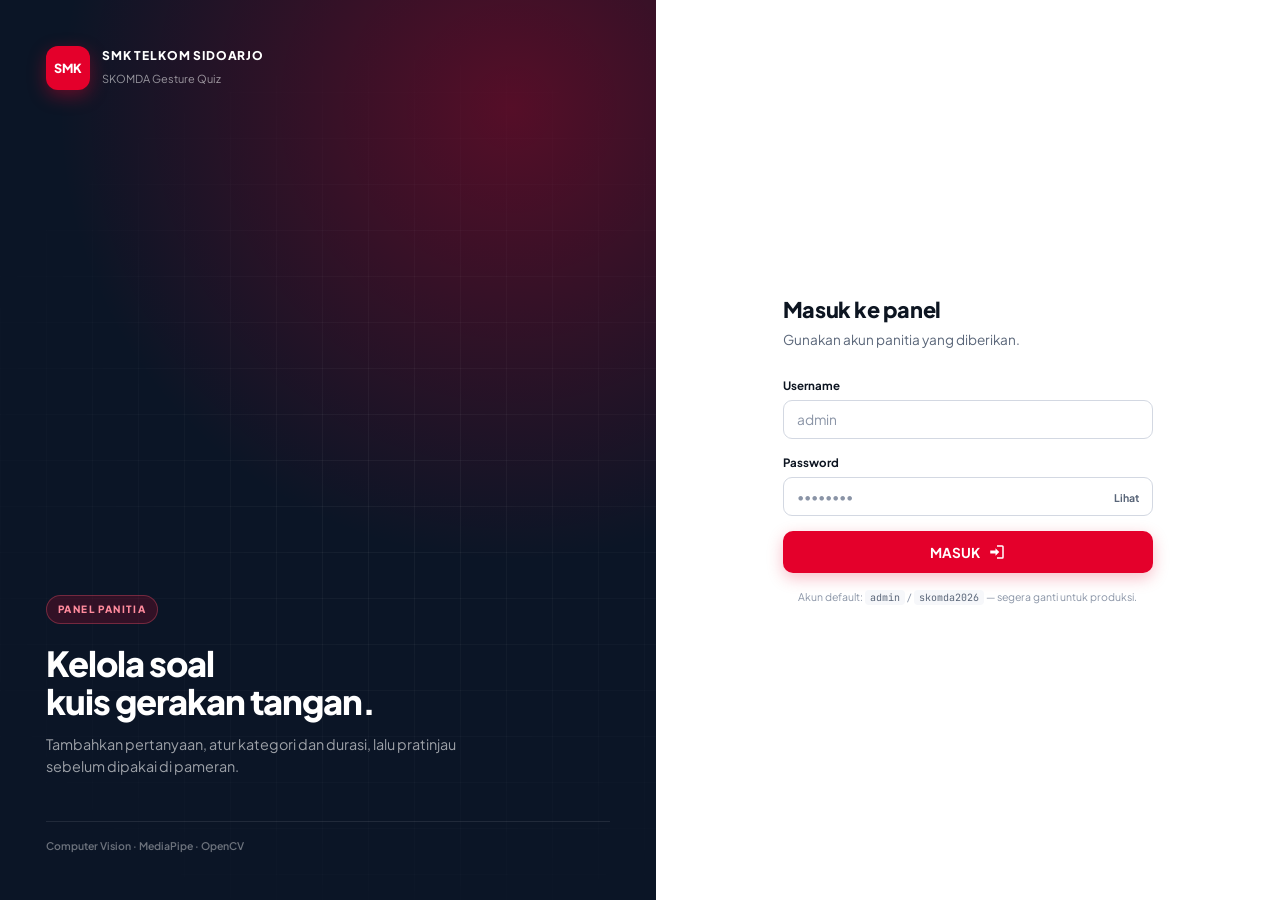
==== frontend/admin/index.html @ 56c1bc7c "chore: titik aman awal — audit + fondasi repo - tambah .gitignore (venv, DB runtime, secret JWT, scr" ====
<!DOCTYPE html>
<html lang="id">
<head>
<meta charset="UTF-8" />
<meta name="viewport" content="width=device-width, initial-scale=1.0" />
<title>Panel Panitia — SKOMDA Gesture Quiz</title>
<link rel="preconnect" href="https://fonts.googleapis.com">
<link rel="preconnect" href="https://fonts.gstatic.com" crossorigin>
<link href="https://fonts.googleapis.com/css2?family=Plus+Jakarta+Sans:wght@400;500;600;700;800&family=JetBrains+Mono:wght@500;700&display=swap" rel="stylesheet">
<link rel="stylesheet" href="assets/css/admin.css" />
</head>
<body>

<!-- ================= LOGIN ================= -->
<div class="login-screen is-active" id="loginScreen">
  <div class="login-visual">
    <div class="lv-brand">
      <span class="lv-mark">
        <img src="assets/img/logo-sekolah.png" alt="Logo SMK Telkom Sidoarjo"
             onerror="this.remove()" />
        <span>SMK</span>
      </span>
      <div>
        <strong>SMK TELKOM SIDOARJO</strong>
        <em>SKOMDA Gesture Quiz</em>
      </div>
    </div>
    <div class="lv-copy">
      <span class="lv-tag">PANEL PANITIA</span>
      <h1>Kelola soal<br />kuis gerakan tangan.</h1>
      <p>Tambahkan pertanyaan, atur kategori dan durasi, lalu pratinjau
         sebelum dipakai di pameran.</p>
    </div>
    <div class="lv-grid" aria-hidden="true"></div>
    <div class="lv-foot">Computer Vision · MediaPipe · OpenCV</div>
  </div>

  <div class="login-form-wrap">
    <form class="login-form" id="loginForm" autocomplete="on">
      <div class="lf-head">
        <h2>Masuk ke panel</h2>
        <p>Gunakan akun panitia yang diberikan.</p>
      </div>

      <label class="field">
        <span>Username</span>
        <input type="text" id="loginUser" name="username" required
               minlength="3" maxlength="50" placeholder="admin" autocomplete="username" />
      </label>

      <label class="field">
        <span>Password</span>
        <div class="pw-wrap">
          <input type="password" id="loginPass" name="password" required
                 maxlength="128" placeholder="••••••••" autocomplete="current-password" />
          <button type="button" class="pw-toggle" id="pwToggle" aria-label="Tampilkan password">Lihat</button>
        </div>
      </label>

      <div class="login-error" id="loginError" role="alert"></div>

      <button class="btn btn-primary btn-block" type="submit" id="btnLogin">
        <span>MASUK</span>
        <svg viewBox="0 0 24 24" width="18" height="18"><path fill="currentColor" d="M10 17l5-5-5-5v3H3v4h7z"/><path fill="currentColor" d="M19 3h-7v2h7v14h-7v2h7a2 2 0 002-2V5a2 2 0 00-2-2z"/></svg>
      </button>

      <p class="lf-hint">Akun default: <code>admin</code> / <code>skomda2026</code> — segera ganti untuk produksi.</p>
    </form>
  </div>
</div>

<!-- ================= DASHBOARD ================= -->
<div class="app" id="app">

  <aside class="sidebar" id="sidebar">
    <div class="sb-brand">
      <span class="sb-mark">
        <img src="assets/img/logo-sekolah.png" alt="Logo sekolah" onerror="this.remove()" />
        <span>SMK</span>
      </span>
      <div class="sb-text">
        <strong>SMK TELKOM SIDOARJO</strong>
        <em>SKOMDA Gesture Quiz</em>
      </div>
    </div>

    <nav class="sb-nav" id="sbNav">
      <span class="sb-label">MENU</span>
      <button class="nav-item is-active" data-view="dashboard">
        <svg viewBox="0 0 24 24"><path fill="currentColor" d="M3 13h8V3H3zm0 8h8v-6H3zm10 0h8V11h-8zm0-18v6h8V3z"/></svg>
        Dashboard
      </button>
      <button class="nav-item" data-view="questions">
        <svg viewBox="0 0 24 24"><path fill="currentColor" d="M4 3h16a1 1 0 011 1v16a1 1 0 01-1 1H4a1 1 0 01-1-1V4a1 1 0 011-1zm3 4v2h10V7zm0 4v2h10v-2zm0 4v2h6v-2z"/></svg>
        Bank Pertanyaan
      </button>
      <button class="nav-item" data-view="editor">
        <svg viewBox="0 0 24 24"><path fill="currentColor" d="M11 4h2v7h7v2h-7v7h-2v-7H4v-2h7z"/></svg>
        Tambah Pertanyaan
      </button>
      <button class="nav-item" data-view="sessions">
        <svg viewBox="0 0 24 24"><path fill="currentColor" d="M12 2a10 10 0 100 20 10 10 0 000-20zm1 5v5.6l4 2.4-.9 1.6-5.1-3V7z"/></svg>
        Riwayat Sesi
      </button>
    </nav>

    <div class="sb-foot">
      <div class="sb-user">
        <span class="avatar" id="sbAvatar">P</span>
        <div>
          <strong id="sbName">Panitia</strong>
          <em id="sbUser">admin</em>
        </div>
      </div>
      <button class="btn btn-ghost btn-sm" id="btnLogout">Keluar</button>
    </div>
  </aside>

  <div class="main">
    <header class="topbar">
      <button class="burger" id="burger" aria-label="Buka menu">
        <svg viewBox="0 0 24 24" width="22" height="22"><path fill="currentColor" d="M3 6h18v2H3zm0 5h18v2H3zm0 5h18v2H3z"/></svg>
      </button>
      <div class="tb-title">
        <h1 id="viewTitle">Dashboard</h1>
        <p id="viewSub">Ringkasan bank pertanyaan SKOMDA Gesture Quiz</p>
      </div>
      <div class="tb-right">
        <span class="pill" id="apiPill"><i class="dot"></i><span id="apiText">Menghubungkan…</span></span>
        <a class="btn btn-ghost btn-sm" href="http://localhost:8080" target="_blank" rel="noopener">Buka Panel Pengunjung</a>
      </div>
    </header>

    <main class="content">

      <!-- ---------- DASHBOARD ---------- -->
      <section class="view is-active" id="view-dashboard">
        <div class="stat-grid" id="statGrid">
          <article class="stat-card">
            <span class="sc-label">TOTAL PERTANYAAN</span>
            <strong class="sc-value mono" id="stTotal">—</strong>
            <span class="sc-sub" id="stAktif">— aktif</span>
          </article>
          <article class="stat-card">
            <span class="sc-label">KATEGORI</span>
            <strong class="sc-value mono" id="stKategori">—</strong>
            <span class="sc-sub">kelompok soal</span>
          </article>
          <article class="stat-card">
            <span class="sc-label">SESI DIMAINKAN</span>
            <strong class="sc-value mono" id="stSesi">—</strong>
            <span class="sc-sub">selesai</span>
          </article>
          <article class="stat-card">
            <span class="sc-label">AKURASI JAWABAN</span>
            <strong class="sc-value mono" id="stAkurasi">—</strong>
            <span class="sc-sub" id="stJawaban">— jawaban</span>
          </article>
        </div>

        <div class="dash-grid">
          <article class="card">
            <div class="card-head">
              <div><h3>Distribusi Kategori</h3><p>Sebaran soal per kategori</p></div>
            </div>
            <div class="bars" id="kategoriBars"><p class="empty">Belum ada data.</p></div>
          </article>

          <article class="card">
            <div class="card-head">
              <div><h3>Aktivitas Terbaru</h3><p>Soal yang terakhir diubah</p></div>
              <button class="link-btn" data-goto="questions">Lihat semua</button>
            </div>
            <div class="activity" id="activityList"><p class="empty">Belum ada data.</p></div>
          </article>
        </div>

        <article class="card promo-card">
          <div class="promo-copy">
            <h3>Siap untuk pameran?</h3>
            <p>Pastikan kamera terpasang, backend berjalan, dan panel pengunjung terbuka di
               layar utama. Uji gesture A–D sebelum pengunjung pertama datang.</p>
          </div>
          <div class="promo-actions">
            <button class="btn btn-primary" data-goto="editor">Tambah Soal</button>
            <a class="btn btn-ghost" href="http://localhost:8080" target="_blank" rel="noopener">Uji Kuis</a>
          </div>
        </article>
      </section>

      <!-- ---------- QUESTIONS ---------- -->
      <section class="view" id="view-questions">
        <div class="toolbar">
          <div class="search-wrap">
            <svg viewBox="0 0 24 24" width="17" height="17"><path fill="currentColor" d="M10 2a8 8 0 105.3 14l4.4 4.4 1.4-1.4L16.7 14A8 8 0 0010 2zm0 2a6 6 0 110 12 6 6 0 010-12z"/></svg>
            <input type="search" id="searchInput" placeholder="Cari pertanyaan atau pilihan jawaban…" />
          </div>
          <select id="filterKategori" class="select">
            <option value="">Semua kategori</option>
          </select>
          <select id="filterAktif" class="select">
            <option value="">Semua status</option>
            <option value="1">Aktif</option>
            <option value="0">Nonaktif</option>
          </select>
          <button class="btn btn-primary" data-goto="editor">+ Tambah</button>
        </div>

        <article class="card card-flush">
          <div class="table-wrap">
            <table class="table">
              <thead>
                <tr>
                  <th style="width:52px">ID</th>
                  <th>Pertanyaan</th>
                  <th style="width:130px">Kategori</th>
                  <th style="width:78px">Kunci</th>
                  <th style="width:78px">Durasi</th>
                  <th style="width:94px">Status</th>
                  <th style="width:132px">Aksi</th>
                </tr>
              </thead>
              <tbody id="questionRows">
                <tr><td colspan="7" class="table-empty">Memuat…</td></tr>
              </tbody>
            </table>
          </div>
          <div class="table-foot">
            <span id="tableCount">—</span>
            <div class="pager">
              <button class="btn btn-ghost btn-sm" id="prevPage" disabled>Sebelumnya</button>
              <span class="mono" id="pageLabel">1 / 1</span>
              <button class="btn btn-ghost btn-sm" id="nextPage" disabled>Berikutnya</button>
            </div>
          </div>
        </article>
      </section>

      <!-- ---------- EDITOR ---------- -->
      <section class="view" id="view-editor">
        <form id="questionForm" class="editor-grid">
          <div class="card">
            <div class="card-head">
              <div>
                <h3 id="editorTitle">Tambah Pertanyaan</h3>
                <p>Soal akan langsung tersedia di panel pengunjung setelah disimpan.</p>
              </div>
              <span class="badge" id="editorBadge">BARU</span>
            </div>

            <label class="field">
              <span>Pertanyaan <i>*</i></span>
              <textarea id="fPertanyaan" rows="3" maxlength="500" required
                        placeholder="Contoh: Library Python apa yang dipakai untuk mendeteksi tangan?"></textarea>
              <em class="hint"><span id="countPertanyaan">0</span>/500 karakter</em>
            </label>

            <div class="opt-grid">
              <label class="field opt-field">
                <span>Pilihan A <i>*</i></span>
                <div class="opt-row">
                  <input type="text" id="fA" maxlength="200" required placeholder="Jawaban A" />
                  <label class="radio-flag" title="Tandai sebagai jawaban benar">
                    <input type="radio" name="jawaban" value="A" checked />
                    <span>benar</span>
                  </label>
                </div>
              </label>

              <label class="field opt-field">
                <span>Pilihan B <i>*</i></span>
                <div class="opt-row">
                  <input type="text" id="fB" maxlength="200" required placeholder="Jawaban B" />
                  <label class="radio-flag">
                    <input type="radio" name="jawaban" value="B" />
                    <span>benar</span>
                  </label>
                </div>
              </label>

              <label class="field opt-field">
                <span>Pilihan C <i>*</i></span>
                <div class="opt-row">
                  <input type="text" id="fC" maxlength="200" required placeholder="Jawaban C" />
                  <label class="radio-flag">
                    <input type="radio" name="jawaban" value="C" />
                    <span>benar</span>
                  </label>
                </div>
              </label>

              <label class="field opt-field">
                <span>Pilihan D <i>*</i></span>
                <div class="opt-row">
                  <input type="text" id="fD" maxlength="200" required placeholder="Jawaban D" />
                  <label class="radio-flag">
                    <input type="radio" name="jawaban" value="D" />
                    <span>benar</span>
                  </label>
                </div>
              </label>
            </div>

            <div class="meta-grid">
              <label class="field">
                <span>Kategori</span>
                <input type="text" id="fKategori" list="kategoriList" maxlength="40"
                       value="Umum" required placeholder="Contoh: Computer Vision" />
                <datalist id="kategoriList"></datalist>
              </label>

              <label class="field">
                <span>Durasi (detik)</span>
                <input type="number" id="fDurasi" min="5" max="180" value="30" required />
              </label>

              <label class="field">
                <span>Status</span>
                <div class="switch-wrap">
                  <input type="checkbox" id="fAktif" checked hidden />
                  <button type="button" class="switch" id="switchAktif" role="switch" aria-checked="true">
                    <span></span>
                  </button>
                  <em id="switchLabel">Aktif</em>
                </div>
              </label>
            </div>

            <div class="form-actions">
              <button class="btn btn-primary" type="submit" id="btnSave">
                <span>Simpan Pertanyaan</span>
              </button>
              <button class="btn btn-ghost" type="button" id="btnCancel">Batal</button>
              <button class="btn btn-ghost" type="button" id="btnResetForm">Form Kosong</button>
            </div>
          </div>

          <!-- pratinjau -->
          <aside class="preview-col">
            <div class="preview-head">
              <span class="label">PRATINJAU</span>
              <span class="pv-live"><i class="dot"></i> Tampilan pengunjung</span>
            </div>
            <div class="pv-card">
              <div class="pv-top">
                <span class="chip" id="pvKategori">UMUM</span>
                <span class="mono" id="pvDurasi">30s</span>
              </div>
              <h4 id="pvPertanyaan">Pertanyaan akan tampil di sini…</h4>
              <div class="pv-options">
                <div class="pv-opt"><span class="l">A</span><span class="t">Pilihan A</span></div>
                <div class="pv-opt"><span class="l">B</span><span class="t">Pilihan B</span></div>
                <div class="pv-opt"><span class="l">C</span><span class="t">Pilihan C</span></div>
                <div class="pv-opt"><span class="l">D</span><span class="t">Pilihan D</span></div>
              </div>
              <div class="pv-foot">
                <span>Jawaban terkunci setelah gerakan ditahan</span>
                <strong id="pvKunci">A</strong>
              </div>
            </div>
            <p class="pv-note">Pratinjau mengikuti isian form secara langsung.</p>
          </aside>
        </form>
      </section>

      <!-- ---------- SESSIONS ---------- -->
      <section class="view" id="view-sessions">
        <article class="card card-flush">
          <div class="card-head card-head-pad">
            <div><h3>Riwayat Sesi Permainan</h3><p>20 sesi terakhir dari database</p></div>
            <button class="btn btn-ghost btn-sm" id="btnRefreshSesi">Muat ulang</button>
          </div>
          <div class="table-wrap">
            <table class="table">
              <thead>
                <tr>
                  <th>ID Sesi</th>
                  <th style="width:90px">Soal</th>
                  <th style="width:90px">Benar</th>
                  <th style="width:90px">Skor</th>
                  <th style="width:110px">Status</th>
                  <th>Mulai</th>
                  <th>Selesai</th>
                </tr>
              </thead>
              <tbody id="sessionRows">
                <tr><td colspan="7" class="table-empty">Memuat…</td></tr>
              </tbody>
            </table>
          </div>
        </article>
      </section>

    </main>
  </div>
</div>

<!-- ================= MODAL ================= -->
<div class="modal" id="modal">
  <div class="modal-card">
    <div class="modal-head">
      <h3 id="modalTitle">Konfirmasi</h3>
      <button class="icon-btn" id="modalClose" aria-label="Tutup">✕</button>
    </div>
    <div class="modal-body" id="modalBody"></div>
    <div class="modal-foot">
      <button class="btn btn-ghost" id="modalCancel">Batal</button>
      <button class="btn btn-danger" id="modalConfirm">Hapus</button>
    </div>
  </div>
</div>

<div class="toast" id="toast" role="status"></div>

<!-- Konfigurasi API dari server statis (scripts/serve_frontend.py).
     Bila file ini tidak tersedia (mis. dibuka via file://), admin.js
     memakai http://localhost:8000 sebagai default. -->
<script src="config.js"></script>
<script src="assets/js/admin.js"></script>
</body>
</html>
---- frontend/admin/assets/css/admin.css ----
/* =========================================================================
   SKOMDA GESTURE QUIZ — Admin Panel
   Bahasa visual sama dengan panel pengunjung: merah Telkom, navy, putih.
   ========================================================================= */

:root {
  --red: #e4002b;
  --red-600: #c00024;
  --red-tint: rgba(228, 0, 43, 0.08);
  --navy: #0b1526;
  --navy-700: #16243d;
  --ink: #0d1521;
  --slate: #5a6679;
  --slate-400: #8a94a6;
  --line: #e4e7ee;
  --line-strong: #d3d8e2;
  --bg: #f6f7fa;
  --white: #fff;
  --ok: #12a150;
  --ok-tint: rgba(18, 161, 80, 0.1);
  --radius-s: 9px;
  --radius: 14px;
  --radius-l: 20px;
  --shadow-sm: 0 1px 2px rgba(13, 21, 33, 0.06);
  --shadow: 0 4px 16px rgba(13, 21, 33, 0.07);
  --shadow-lg: 0 20px 50px rgba(13, 21, 33, 0.16);
  --sans: "Plus Jakarta Sans", system-ui, -apple-system, "Segoe UI", sans-serif;
  --mono: "JetBrains Mono", ui-monospace, monospace;
  --ease: cubic-bezier(0.22, 1, 0.36, 1);
  --sidebar: 260px;
}

* { box-sizing: border-box; margin: 0; padding: 0; }
body {
  font-family: var(--sans); background: var(--bg); color: var(--ink);
  line-height: 1.5; -webkit-font-smoothing: antialiased;
}
.mono { font-family: var(--mono); font-variant-numeric: tabular-nums; }
.label {
  font-size: 10px; font-weight: 800; letter-spacing: 0.14em;
  color: var(--slate-400); text-transform: uppercase; display: block;
}
.dot { width: 6px; height: 6px; border-radius: 50%; background: currentColor; display: inline-block; }

/* ------------------------------------------------------------- buttons */
.btn {
  display: inline-flex; align-items: center; justify-content: center; gap: 8px;
  font-family: var(--sans); font-size: 0.85rem; font-weight: 700;
  padding: 11px 18px; border-radius: 10px; border: 1px solid transparent;
  cursor: pointer; text-decoration: none;
  transition: 0.16s var(--ease); white-space: nowrap;
}
.btn:active { transform: translateY(1px); }
.btn-primary {
  background: var(--red); color: #fff; box-shadow: 0 5px 16px rgba(228, 0, 43, 0.26);
}
.btn-primary:hover { background: var(--red-600); }
.btn-primary:disabled { background: var(--slate-400); box-shadow: none; cursor: not-allowed; }
.btn-ghost { background: var(--white); color: var(--ink); border-color: var(--line-strong); }
.btn-ghost:hover { border-color: var(--red); color: var(--red); }
.btn-ghost:disabled { opacity: 0.5; cursor: not-allowed; border-color: var(--line); color: var(--slate); }
.btn-danger { background: var(--red); color: #fff; }
.btn-danger:hover { background: var(--red-600); }
.btn-sm { padding: 8px 13px; font-size: 0.78rem; }
.btn-block { width: 100%; }
.link-btn {
  background: none; border: 0; font-family: var(--sans); font-size: 11.5px;
  font-weight: 700; color: var(--red); cursor: pointer;
  text-decoration: underline; text-underline-offset: 3px;
  text-decoration-color: rgba(228, 0, 43, 0.3);
}
.icon-btn {
  width: 30px; height: 30px; border-radius: 8px; border: 1px solid var(--line);
  background: var(--white); color: var(--slate); cursor: pointer;
  font-size: 13px; display: grid; place-items: center; transition: 0.15s;
}
.icon-btn:hover { color: var(--red); border-color: var(--red); }

/* =====================================================================
   LOGIN
   ===================================================================== */
.login-screen {
  display: none; min-height: 100vh;
  grid-template-columns: 1.05fr 1fr;
}
.login-screen.is-active { display: grid; }

.login-visual {
  position: relative; background: var(--navy); color: #fff;
  padding: 46px; display: flex; flex-direction: column; overflow: hidden;
}
.login-visual::before {
  content: ""; position: absolute; inset: 0;
  background: radial-gradient(circle at 78% 12%, rgba(228, 0, 43, 0.34), transparent 48%);
}
.lv-grid {
  position: absolute; inset: 0; pointer-events: none;
  background-image:
    linear-gradient(rgba(255, 255, 255, 0.045) 1px, transparent 1px),
    linear-gradient(90deg, rgba(255, 255, 255, 0.045) 1px, transparent 1px);
  background-size: 46px 46px;
  mask-image: radial-gradient(circle at 60% 55%, #000 10%, transparent 78%);
}
.lv-brand, .lv-copy, .lv-foot { position: relative; z-index: 1; }
.lv-brand { display: flex; align-items: center; gap: 12px; }
.lv-mark {
  width: 44px; height: 44px; border-radius: 12px; background: var(--red);
  display: grid; place-items: center; flex: none; overflow: hidden;
  box-shadow: 0 6px 18px rgba(228, 0, 43, 0.4);
  font-size: 12.5px; font-weight: 800; color: #fff;
}
.lv-mark img { position: absolute; width: 44px; height: 44px; object-fit: contain; background: #fff; }
.lv-brand strong { display: block; font-size: 12px; font-weight: 800; letter-spacing: 0.07em; }
.lv-brand em { font-style: normal; font-size: 11px; color: rgba(255, 255, 255, 0.55); }

.lv-copy { margin-top: auto; padding-bottom: 10px; }
.lv-tag {
  display: inline-block; font-size: 10px; font-weight: 800; letter-spacing: 0.14em;
  color: #ff8b9d; background: rgba(228, 0, 43, 0.18);
  border: 1px solid rgba(255, 92, 114, 0.32);
  padding: 6px 11px; border-radius: 999px; margin-bottom: 20px;
}
.lv-copy h1 {
  font-size: clamp(1.8rem, 2.7vw, 2.5rem); line-height: 1.1;
  letter-spacing: -0.03em; font-weight: 800; margin-bottom: 14px;
}
.lv-copy p { font-size: 0.9rem; color: rgba(255, 255, 255, 0.6); max-width: 38ch; }
.lv-foot {
  margin-top: 34px; padding-top: 16px;
  border-top: 1px solid rgba(255, 255, 255, 0.09);
  font-size: 10.5px; color: rgba(255, 255, 255, 0.4); font-weight: 600;
}

.login-form-wrap { display: grid; place-items: center; padding: 40px 24px; background: var(--white); }
.login-form { width: min(370px, 100%); }
.lf-head { margin-bottom: 26px; }
.lf-head h2 { font-size: 1.35rem; font-weight: 800; letter-spacing: -0.02em; margin-bottom: 4px; }
.lf-head p { font-size: 0.85rem; color: var(--slate); }

.field { display: block; margin-bottom: 15px; }
.field > span {
  display: block; font-size: 11.5px; font-weight: 700; color: var(--ink);
  margin-bottom: 6px;
}
.field > span i { color: var(--red); font-style: normal; }
.field input[type="text"], .field input[type="password"], .field input[type="number"],
.field textarea, .field input[type="search"], .select {
  width: 100%; font-family: var(--sans); font-size: 0.86rem; color: var(--ink);
  background: var(--white); border: 1.5px solid var(--line-strong);
  border-radius: var(--radius-s); padding: 10px 13px;
  transition: 0.16s; outline: none;
}
.field textarea { resize: vertical; min-height: 84px; line-height: 1.5; }
.field input:focus, .field textarea:focus, .select:focus {
  border-color: var(--red); box-shadow: 0 0 0 3px rgba(228, 0, 43, 0.1);
}
.field input::placeholder, .field textarea::placeholder { color: var(--slate-400); }
.field .hint { display: block; font-size: 10.5px; font-style: normal; color: var(--slate-400); margin-top: 4px; }

.pw-wrap { position: relative; }
.pw-toggle {
  position: absolute; right: 6px; top: 50%; transform: translateY(-50%);
  border: 0; background: none; font-family: var(--sans); font-size: 10.5px;
  font-weight: 700; color: var(--slate); cursor: pointer; padding: 5px 8px; border-radius: 6px;
}
.pw-toggle:hover { color: var(--red); background: var(--red-tint); }

.login-error {
  display: none; font-size: 12px; font-weight: 600; color: var(--red);
  background: var(--red-tint); border: 1px solid rgba(228, 0, 43, 0.2);
  border-radius: 8px; padding: 9px 12px; margin-bottom: 14px;
}
.login-error.is-show { display: block; }
.lf-hint { font-size: 10.5px; color: var(--slate-400); text-align: center; margin-top: 16px; line-height: 1.6; }
.lf-hint code {
  font-family: var(--mono); font-size: 10px; background: var(--bg);
  padding: 1px 5px; border-radius: 4px; color: var(--slate);
}

/* =====================================================================
   APP SHELL
   ===================================================================== */
.app { display: none; min-height: 100vh; }
.app.is-active { display: flex; }

.sidebar {
  width: var(--sidebar); flex: none; background: var(--navy); color: #fff;
  display: flex; flex-direction: column; padding: 20px 14px;
  position: fixed; inset: 0 auto 0 0; z-index: 40;
}
.sb-brand { display: flex; align-items: center; gap: 10px; padding: 0 6px 18px; }
.sb-mark {
  position: relative; width: 38px; height: 38px; border-radius: 10px;
  background: var(--red); display: grid; place-items: center; flex: none;
  font-size: 10.5px; font-weight: 800; overflow: hidden;
}
.sb-mark img { position: absolute; width: 38px; height: 38px; object-fit: contain; background: #fff; }
.sb-text strong { display: block; font-size: 10.5px; font-weight: 800; letter-spacing: 0.06em; line-height: 1.3; }
.sb-text em { font-style: normal; font-size: 10px; color: rgba(255, 255, 255, 0.45); }

.sb-nav { display: flex; flex-direction: column; gap: 3px; margin-top: 8px; }
.sb-label { padding: 0 8px 8px; color: rgba(255, 255, 255, 0.3); }
.nav-item {
  display: flex; align-items: center; gap: 11px;
  background: none; border: 0; width: 100%; text-align: left;
  font-family: var(--sans); font-size: 0.83rem; font-weight: 600;
  color: rgba(255, 255, 255, 0.62);
  padding: 10px 11px; border-radius: 9px; cursor: pointer; transition: 0.16s;
}
.nav-item svg { width: 17px; height: 17px; flex: none; opacity: 0.75; }
.nav-item:hover { background: rgba(255, 255, 255, 0.06); color: #fff; }
.nav-item.is-active { background: var(--red); color: #fff; box-shadow: 0 4px 14px rgba(228, 0, 43, 0.3); }
.nav-item.is-active svg { opacity: 1; }

.sb-foot { margin-top: auto; border-top: 1px solid rgba(255, 255, 255, 0.08); padding-top: 14px; }
.sb-user { display: flex; align-items: center; gap: 10px; padding: 0 4px 12px; }
.avatar {
  width: 32px; height: 32px; border-radius: 9px; flex: none;
  background: rgba(255, 255, 255, 0.1); color: #fff;
  display: grid; place-items: center; font-size: 12px; font-weight: 800;
}
.sb-user strong { display: block; font-size: 12px; font-weight: 700; }
.sb-user em { font-style: normal; font-size: 10.5px; color: rgba(255, 255, 255, 0.42); }
.sb-foot .btn-ghost {
  background: rgba(255, 255, 255, 0.06); border-color: rgba(255, 255, 255, 0.14);
  color: rgba(255, 255, 255, 0.8); width: 100%;
}
.sb-foot .btn-ghost:hover { background: var(--red); border-color: var(--red); color: #fff; }

/* main */
.main { margin-left: var(--sidebar); flex: 1; min-width: 0; display: flex; flex-direction: column; }

.topbar {
  height: 76px; background: var(--white); border-bottom: 1px solid var(--line);
  display: flex; align-items: center; gap: 16px; padding: 0 28px;
  position: sticky; top: 0; z-index: 30;
}
.burger { display: none; background: none; border: 0; color: var(--ink); cursor: pointer; padding: 4px; }
.tb-title { flex: 1; min-width: 0; }
.tb-title h1 { font-size: 1.06rem; font-weight: 800; letter-spacing: -0.015em; }
.tb-title p { font-size: 11.5px; color: var(--slate); }
.tb-right { display: flex; align-items: center; gap: 10px; }
.pill {
  display: inline-flex; align-items: center; gap: 6px;
  font-size: 11px; font-weight: 700; color: var(--slate);
  background: var(--bg); border: 1px solid var(--line);
  padding: 6px 10px; border-radius: 999px;
}
.pill.is-ok { color: var(--ok); border-color: rgba(18, 161, 80, 0.28); background: var(--ok-tint); }
.pill.is-bad { color: var(--red); border-color: rgba(228, 0, 43, 0.24); background: var(--red-tint); }

.content { padding: 26px 28px 48px; flex: 1; }
.view { display: none; }
.view.is-active { display: block; animation: viewIn 0.32s var(--ease) both; }
@keyframes viewIn { from { opacity: 0; transform: translateY(8px); } to { opacity: 1; transform: none; } }

/* ---------------------------------------------------------------- cards */
.card {
  background: var(--white); border: 1px solid var(--line);
  border-radius: var(--radius); padding: 20px; box-shadow: var(--shadow-sm);
}
.card-flush { padding: 0; overflow: hidden; }
.card-head {
  display: flex; align-items: flex-start; justify-content: space-between;
  gap: 14px; margin-bottom: 16px;
}
.card-head-pad { padding: 18px 20px 14px; margin-bottom: 0; border-bottom: 1px solid var(--line); }
.card-head h3 { font-size: 0.92rem; font-weight: 800; letter-spacing: -0.01em; }
.card-head p { font-size: 11px; color: var(--slate); margin-top: 1px; }
.badge {
  font-size: 9.5px; font-weight: 800; letter-spacing: 0.1em;
  color: var(--red); background: var(--red-tint);
  border: 1px solid rgba(228, 0, 43, 0.16);
  padding: 4px 9px; border-radius: 6px;
}

/* stat grid */
.stat-grid {
  display: grid; grid-template-columns: repeat(4, 1fr); gap: 14px; margin-bottom: 16px;
}
.stat-card {
  background: var(--white); border: 1px solid var(--line);
  border-radius: var(--radius); padding: 17px 18px; box-shadow: var(--shadow-sm);
  position: relative; overflow: hidden;
}
.stat-card::after {
  content: ""; position: absolute; left: 0; top: 0; width: 3px; height: 100%;
  background: var(--red); opacity: 0.85;
}
.sc-label { font-size: 9.5px; font-weight: 800; letter-spacing: 0.11em; color: var(--slate-400); }
.sc-value { display: block; font-size: 1.75rem; font-weight: 700; line-height: 1.15; margin: 6px 0 2px; }
.sc-sub { font-size: 10.5px; color: var(--slate); }

.dash-grid { display: grid; grid-template-columns: 1.25fr 1fr; gap: 14px; }

/* bars */
.bars { display: grid; gap: 11px; }
.bar-row { display: grid; grid-template-columns: 1fr; gap: 4px; }
.bar-top { display: flex; justify-content: space-between; font-size: 11.5px; }
.bar-top b { font-weight: 700; }
.bar-top span { font-family: var(--mono); font-size: 11px; color: var(--slate); }
.bar-track { height: 7px; background: var(--bg); border-radius: 999px; overflow: hidden; }
.bar-track i {
  display: block; height: 100%; border-radius: 999px;
  background: var(--red); transition: width 0.6s var(--ease);
}
.bar-row:nth-child(2n) .bar-track i { background: var(--navy); }
.empty { font-size: 12px; color: var(--slate-400); text-align: center; padding: 22px 0; }

/* activity */
.activity { display: grid; gap: 2px; }
.act-row {
  display: flex; align-items: center; gap: 11px; padding: 9px 0;
  border-bottom: 1px dashed var(--line); font-size: 12px;
}
.act-row:last-child { border-bottom: 0; }
.act-dot { width: 7px; height: 7px; border-radius: 50%; background: var(--red); flex: none; }
.act-txt { flex: 1; overflow: hidden; text-overflow: ellipsis; white-space: nowrap; }
.act-tag { font-size: 9.5px; font-weight: 700; color: var(--slate-400); flex: none; }

/* promo */
.promo-card {
  margin-top: 14px; display: flex; align-items: center; justify-content: space-between;
  gap: 20px; background: var(--navy); border-color: var(--navy); color: #fff;
}
.promo-copy h3 { font-size: 0.98rem; font-weight: 800; margin-bottom: 4px; }
.promo-copy p { font-size: 12px; color: rgba(255, 255, 255, 0.6); max-width: 62ch; }
.promo-actions { display: flex; gap: 9px; flex: none; }
.promo-actions .btn-ghost {
  background: rgba(255, 255, 255, 0.08); border-color: rgba(255, 255, 255, 0.18); color: #fff;
}
.promo-actions .btn-ghost:hover { background: rgba(255, 255, 255, 0.14); border-color: #fff; color: #fff; }

/* toolbar */
.toolbar {
  display: flex; gap: 10px; align-items: center; margin-bottom: 14px; flex-wrap: wrap;
}
.search-wrap { position: relative; flex: 1; min-width: 220px; }
.search-wrap svg {
  position: absolute; left: 12px; top: 50%; transform: translateY(-50%); color: var(--slate-400);
}
.search-wrap input {
  width: 100%; font-family: var(--sans); font-size: 0.85rem;
  border: 1.5px solid var(--line-strong); border-radius: 10px;
  padding: 10px 13px 10px 37px; outline: none; transition: 0.16s; background: var(--white);
}
.search-wrap input:focus { border-color: var(--red); box-shadow: 0 0 0 3px rgba(228, 0, 43, 0.09); }
.select {
  width: auto; min-width: 140px; font-family: var(--sans); font-size: 0.82rem;
  font-weight: 600; color: var(--ink); background: var(--white);
  border: 1.5px solid var(--line-strong); border-radius: 10px;
  padding: 10px 12px; cursor: pointer; outline: none;
}
.select:focus { border-color: var(--red); }

/* table */
.table-wrap { overflow-x: auto; }
.table { width: 100%; border-collapse: collapse; font-size: 12.5px; }
.table thead th {
  text-align: left; font-size: 9.5px; font-weight: 800; letter-spacing: 0.1em;
  color: var(--slate-400); text-transform: uppercase;
  padding: 12px 16px; background: var(--bg); border-bottom: 1px solid var(--line);
  white-space: nowrap;
}
.table tbody td {
  padding: 12px 16px; border-bottom: 1px solid var(--line); vertical-align: middle;
}
.table tbody tr:last-child td { border-bottom: 0; }
.table tbody tr:hover { background: #fbfcfd; }
.table-empty { text-align: center; color: var(--slate-400); padding: 34px 0 !important; font-size: 12px; }
.q-cell { max-width: 430px; }
.q-cell b { display: block; font-weight: 600; line-height: 1.42; }
.q-cell span { display: block; font-size: 10.5px; color: var(--slate-400); margin-top: 2px; }

.cat-tag {
  display: inline-block; font-size: 10px; font-weight: 700;
  background: var(--bg); border: 1px solid var(--line);
  color: var(--slate); padding: 3px 8px; border-radius: 6px; white-space: nowrap;
}
.key-tag {
  display: inline-grid; place-items: center; width: 24px; height: 24px;
  border-radius: 6px; background: var(--red); color: #fff;
  font-family: var(--mono); font-size: 11px; font-weight: 700;
}
.status-tag {
  display: inline-flex; align-items: center; gap: 5px;
  font-size: 10px; font-weight: 700; padding: 3px 8px; border-radius: 6px;
  background: var(--ok-tint); color: var(--ok); white-space: nowrap;
}
.status-tag.is-off { background: var(--bg); color: var(--slate-400); border: 1px solid var(--line); }
.row-actions { display: flex; gap: 5px; }
.mini-btn {
  border: 1px solid var(--line); background: var(--white); border-radius: 7px;
  padding: 5px 9px; font-family: var(--sans); font-size: 10.5px; font-weight: 700;
  color: var(--slate); cursor: pointer; transition: 0.14s; white-space: nowrap;
}
.mini-btn:hover { border-color: var(--red); color: var(--red); }
.mini-btn.danger:hover { background: var(--red); border-color: var(--red); color: #fff; }

.table-foot {
  display: flex; align-items: center; justify-content: space-between;
  padding: 12px 16px; border-top: 1px solid var(--line); font-size: 11.5px; color: var(--slate);
  flex-wrap: wrap; gap: 10px;
}
.pager { display: flex; align-items: center; gap: 9px; }
.pager span { font-size: 11px; color: var(--slate); }

/* editor */
.editor-grid { display: grid; grid-template-columns: 1fr 340px; gap: 14px; align-items: start; }
.opt-grid { display: grid; grid-template-columns: 1fr 1fr; gap: 0 14px; }
.opt-row { display: flex; gap: 7px; align-items: stretch; }
.opt-row input { flex: 1; }
.radio-flag {
  display: flex; align-items: center; gap: 5px; flex: none;
  border: 1.5px solid var(--line-strong); border-radius: var(--radius-s);
  padding: 0 9px; background: var(--white); cursor: pointer;
  font-size: 9.5px; font-weight: 800; letter-spacing: 0.05em;
  color: var(--slate-400); text-transform: uppercase; transition: 0.15s;
}
.radio-flag input { display: none; }
.radio-flag:has(input:checked) {
  background: var(--red-tint); border-color: var(--red); color: var(--red);
}

.meta-grid { display: grid; grid-template-columns: 1.4fr 0.8fr 1fr; gap: 0 14px; }
.switch-wrap { display: flex; align-items: center; gap: 9px; padding-top: 3px; }
.switch {
  width: 40px; height: 22px; border-radius: 999px; border: 0; cursor: pointer;
  background: var(--line-strong); position: relative; transition: 0.18s; padding: 0;
}
.switch span {
  position: absolute; top: 3px; left: 3px; width: 16px; height: 16px;
  border-radius: 50%; background: #fff; transition: 0.18s var(--ease);
  box-shadow: 0 1px 3px rgba(0, 0, 0, 0.2);
}
.switch[aria-checked="true"] { background: var(--ok); }
.switch[aria-checked="true"] span { left: 21px; }
.switch-wrap em { font-style: normal; font-size: 11.5px; font-weight: 700; color: var(--slate); }

.form-actions {
  display: flex; gap: 9px; margin-top: 8px; padding-top: 16px; border-top: 1px solid var(--line);
  flex-wrap: wrap;
}

/* preview */
.preview-col { position: sticky; top: 90px; }
.preview-head {
  display: flex; align-items: center; justify-content: space-between; margin-bottom: 9px;
}
.pv-live {
  display: inline-flex; align-items: center; gap: 5px;
  font-size: 9.5px; font-weight: 700; color: var(--red);
}
.pv-card {
  background: var(--navy); border-radius: var(--radius); padding: 17px; color: #fff;
  box-shadow: var(--shadow); border: 1px solid rgba(255, 255, 255, 0.07);
}
.pv-top { display: flex; justify-content: space-between; align-items: center; margin-bottom: 11px; }
.pv-top .mono { font-size: 10.5px; color: rgba(255, 255, 255, 0.45); }
.chip {
  font-size: 9px; font-weight: 800; letter-spacing: 0.09em;
  color: #ff8b9d; background: rgba(228, 0, 43, 0.18);
  border: 1px solid rgba(255, 92, 114, 0.28);
  padding: 3px 8px; border-radius: 5px; text-transform: uppercase;
}
.pv-card h4 {
  font-size: 0.86rem; font-weight: 700; line-height: 1.42; margin-bottom: 13px;
  min-height: 3.4em; color: #fff;
}
.pv-options { display: grid; gap: 6px; }
.pv-opt {
  display: flex; align-items: center; gap: 8px;
  background: rgba(255, 255, 255, 0.05); border: 1px solid rgba(255, 255, 255, 0.09);
  border-radius: 8px; padding: 8px 10px; font-size: 11px; color: rgba(255, 255, 255, 0.82);
}
.pv-opt .l {
  width: 19px; height: 19px; flex: none; border-radius: 5px;
  background: rgba(255, 255, 255, 0.1);
  display: grid; place-items: center;
  font-family: var(--mono); font-size: 9.5px; font-weight: 700;
}
.pv-opt .t { flex: 1; overflow: hidden; text-overflow: ellipsis; white-space: nowrap; }
.pv-opt.is-key { background: rgba(18, 161, 80, 0.16); border-color: rgba(18, 161, 80, 0.45); }
.pv-opt.is-key .l { background: var(--ok); color: #fff; }
.pv-foot {
  display: flex; justify-content: space-between; align-items: center;
  margin-top: 12px; padding-top: 11px; border-top: 1px solid rgba(255, 255, 255, 0.08);
  font-size: 9.5px; color: rgba(255, 255, 255, 0.4);
}
.pv-foot strong { font-family: var(--mono); color: var(--ok); font-size: 12px; }
.pv-note { font-size: 10.5px; color: var(--slate-400); margin-top: 9px; text-align: center; }

/* modal */
.modal {
  position: fixed; inset: 0; z-index: 200; display: none;
  place-items: center; background: rgba(11, 21, 38, 0.55);
  backdrop-filter: blur(3px); padding: 20px;
}
.modal.is-show { display: grid; animation: viewIn 0.2s ease both; }
.modal-card {
  width: min(420px, 100%); background: var(--white); border-radius: var(--radius-l);
  box-shadow: var(--shadow-lg); overflow: hidden;
}
.modal-head {
  display: flex; align-items: center; justify-content: space-between;
  padding: 18px 20px 0;
}
.modal-head h3 { font-size: 1rem; font-weight: 800; }
.modal-body { padding: 12px 20px 20px; font-size: 12.5px; color: var(--slate); line-height: 1.6; }
.modal-body b { color: var(--ink); }
.modal-foot {
  display: flex; justify-content: flex-end; gap: 8px;
  padding: 14px 20px; background: var(--bg); border-top: 1px solid var(--line);
}

/* toast */
.toast {
  position: fixed; bottom: 24px; right: 24px;
  background: var(--navy); color: #fff;
  font-size: 12.5px; font-weight: 600;
  padding: 12px 18px; border-radius: 10px;
  box-shadow: var(--shadow-lg);
  opacity: 0; transform: translateY(14px);
  transition: 0.28s var(--ease); pointer-events: none;
  z-index: 300; max-width: 380px;
}
.toast.is-show { opacity: 1; transform: none; }
.toast.is-error { background: var(--red); }

/* -------------------------------------------------------------- responsive */
@media (max-width: 1180px) {
  .editor-grid { grid-template-columns: 1fr; }
  .preview-col { position: static; }
  .stat-grid { grid-template-columns: repeat(2, 1fr); }
  .dash-grid { grid-template-columns: 1fr; }
}

@media (max-width: 900px) {
  .login-screen.is-active { grid-template-columns: 1fr; }
  .login-visual { display: none; }
  .sidebar {
    transform: translateX(-100%); transition: transform 0.26s var(--ease);
    box-shadow: var(--shadow-lg);
  }
  .sidebar.is-open { transform: none; }
  .main { margin-left: 0; }
  .burger { display: block; }
  .topbar { padding: 0 18px; height: 68px; }
  .tb-right .pill { display: none; }
  .content { padding: 18px 16px 40px; }
  .opt-grid { grid-template-columns: 1fr; }
  .meta-grid { grid-template-columns: 1fr; }
  .promo-card { flex-direction: column; align-items: flex-start; }
}

@media (max-width: 620px) {
  .stat-grid { grid-template-columns: 1fr; }
  .topbar { gap: 10px; }
  .tb-title p { display: none; }
  .tb-right .btn span { display: none; }
  .toolbar .btn-primary { width: 100%; }
  .select { flex: 1; min-width: 0; }
  .q-cell { max-width: 200px; }
  .table thead th, .table tbody td { padding: 10px 11px; }
}

@media (prefers-reduced-motion: reduce) {
  *, *::before, *::after { animation-duration: 0.01ms !important; transition-duration: 0.01ms !important; }
}
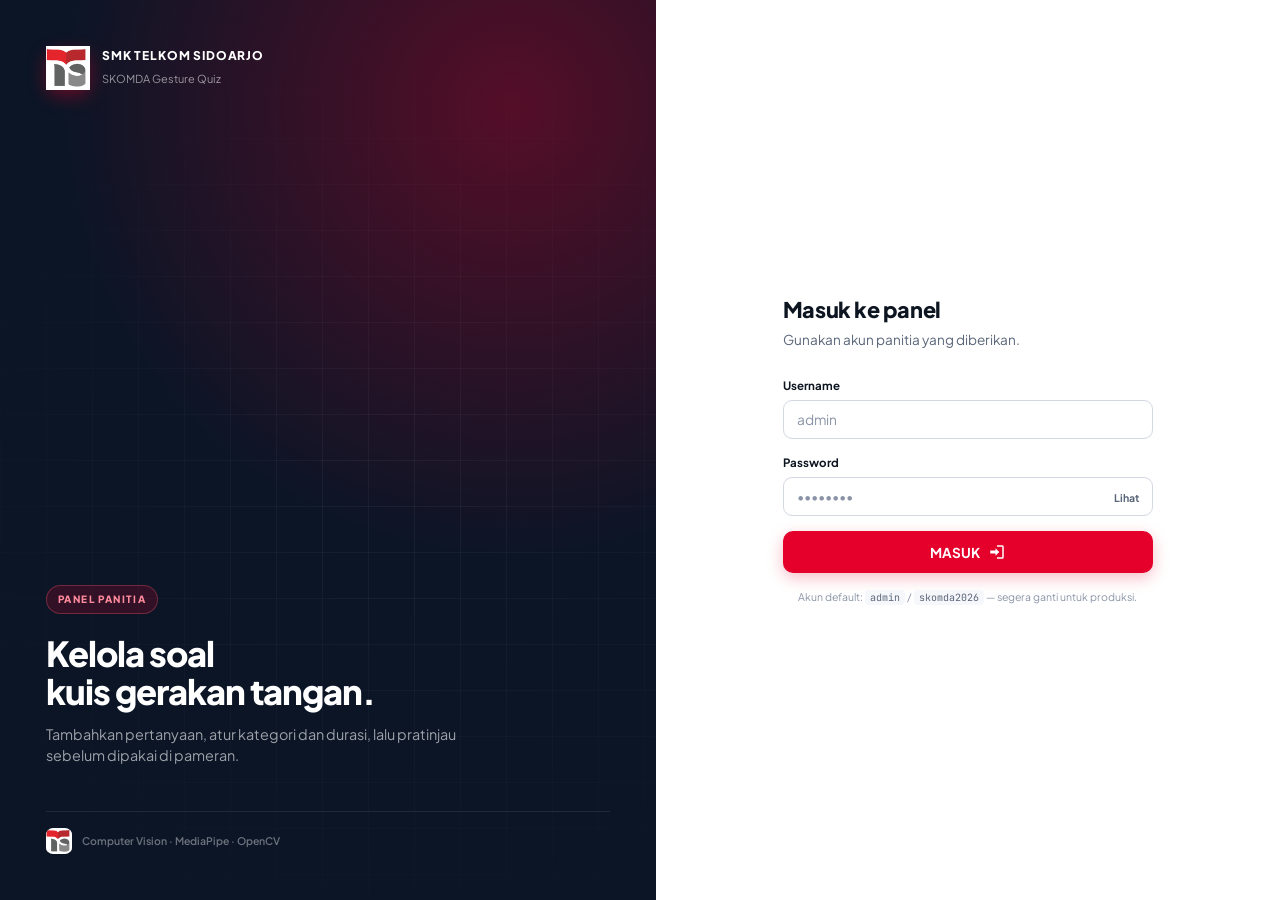
==== commit dd83d206: "perbaikan logo" ====
--- a/frontend/admin/index.html
+++ b/frontend/admin/index.html
@@ -8,6 +8,8 @@
 <link rel="preconnect" href="https://fonts.gstatic.com" crossorigin>
 <link href="https://fonts.googleapis.com/css2?family=Plus+Jakarta+Sans:wght@400;500;600;700;800&family=JetBrains+Mono:wght@500;700&display=swap" rel="stylesheet">
 <link rel="stylesheet" href="assets/css/admin.css" />
+<link rel="stylesheet" href="assets/css/galeri.css" />
+<link rel="stylesheet" href="assets/css/footer.css" />
 </head>
 <body>
 
@@ -32,7 +34,12 @@
          sebelum dipakai di pameran.</p>
     </div>
     <div class="lv-grid" aria-hidden="true"></div>
-    <div class="lv-foot">Computer Vision · MediaPipe · OpenCV</div>
+    <div class="lv-foot">
+      <span class="lv-foot-mark">
+        <img src="assets/img/logo-sekolah.png" alt="Logo SMK Telkom Sidoarjo" />
+      </span>
+      <span>Computer Vision · MediaPipe · OpenCV</span>
+    </div>
   </div>
 
   <div class="login-form-wrap">
@@ -101,6 +108,14 @@
       <button class="nav-item" data-view="sessions">
         <svg viewBox="0 0 24 24"><path fill="currentColor" d="M12 2a10 10 0 100 20 10 10 0 000-20zm1 5v5.6l4 2.4-.9 1.6-5.1-3V7z"/></svg>
         Riwayat Sesi
+      </button>
+      <button class="nav-item" data-view="galeri">
+        <svg viewBox="0 0 24 24"><path fill="currentColor" d="M9 3l-1.5 2H5a2 2 0 00-2 2v11a2 2 0 002 2h14a2 2 0 002-2V7a2 2 0 00-2-2h-2.5L15 3H9zm3 5a5 5 0 110 10 5 5 0 010-10z"/></svg>
+        Galeri Foto
+      </button>
+      <button class="nav-item" data-view="settings">
+        <svg viewBox="0 0 24 24"><path fill="currentColor" d="M12 8a4 4 0 100 8 4 4 0 000-8zm9 4a7.9 7.9 0 01-.1 1.2l2 1.6-2 3.4-2.4-1a8 8 0 01-2 1.2l-.4 2.6h-4l-.4-2.6a8 8 0 01-2-1.2l-2.4 1-2-3.4 2-1.6A7.9 7.9 0 013 12c0-.4 0-.8.1-1.2l-2-1.6 2-3.4 2.4 1a8 8 0 012-1.2L8 3h4l.4 2.6a8 8 0 012 1.2l2.4-1 2 3.4-2 1.6c.1.4.2.8.2 1.2z"/></svg>
+        Pengaturan
       </button>
     </nav>
 
@@ -375,10 +390,10 @@
               <thead>
                 <tr>
                   <th>ID Sesi</th>
-                  <th style="width:90px">Soal</th>
-                  <th style="width:90px">Benar</th>
-                  <th style="width:90px">Skor</th>
-                  <th style="width:110px">Status</th>
+                  <th style="width:80px">Mode</th>
+                  <th style="width:70px">Soal</th>
+                  <th style="width:110px">Pemain / Skor</th>
+                  <th style="width:90px">Status</th>
                   <th>Mulai</th>
                   <th>Selesai</th>
                 </tr>
@@ -391,7 +406,161 @@
         </article>
       </section>
 
+      <!-- ---------- GALERI FOTO ---------- -->
+      <section class="view" id="view-galeri">
+        <div class="toolbar">
+          <select id="galeriMode" class="select">
+            <option value="">Semua mode</option>
+            <option value="battle">2 Player Battle</option>
+            <option value="single">Single Player</option>
+          </select>
+          <button class="btn btn-ghost" id="btnRefreshGaleri">Muat ulang</button>
+          <button class="btn btn-primary" id="btnUnduhSemua">Unduh semua info (CSV)</button>
+        </div>
+
+        <p class="galeri-note">
+          Foto masuk ke sini hanya bila pengunjung menekan <b>KIRIM KE GALERI PANITIA</b>
+          pada sesi Photo Moment. Berkas tersimpan di komputer ini
+          (<code>backend/data/foto/</code>) dan tidak pernah diunggah ke internet.
+        </p>
+
+        <div class="galeri-grid" id="galeriGrid">
+          <p class="empty">Memuat foto…</p>
+        </div>
+
+        <div class="pager">
+          <span id="galeriInfo" class="mono">—</span>
+        </div>
+      </section>
+
+      <!-- ---------- SETTINGS ---------- -->
+      <section class="view" id="view-settings">
+        <div class="settings-grid">
+          <article class="card">
+            <div class="card-head">
+              <div>
+                <h3>Pengaturan Permainan</h3>
+                <p>Berlaku untuk sesi pengunjung berikutnya. Kamera perlu dinyalakan ulang
+                   agar perubahan kepekaan gesture terpakai.</p>
+              </div>
+              <span class="badge" id="settingsBadge">TERSIMPAN</span>
+            </div>
+
+            <form id="settingsForm">
+              <div class="set-row">
+                <div class="set-copy">
+                  <b>Jumlah soal per sesi</b>
+                  <em>Berapa pertanyaan yang diundi untuk satu pengunjung.</em>
+                </div>
+                <div class="set-input">
+                  <input type="number" id="setJumlah" min="1" max="20" step="1" required />
+                  <span class="unit">soal</span>
+                </div>
+              </div>
+
+              <div class="set-row">
+                <div class="set-copy">
+                  <b>Durasi bawaan soal</b>
+                  <em>Nilai awal timer saat panitia menambah pertanyaan baru.</em>
+                </div>
+                <div class="set-input">
+                  <input type="number" id="setDurasi" min="5" max="180" step="5" required />
+                  <span class="unit">detik</span>
+                </div>
+              </div>
+
+              <div class="set-row">
+                <div class="set-copy">
+                  <b>Lama menahan gesture</b>
+                  <em>Makin lama, makin sulit terkunci karena gerakan sekilas.</em>
+                </div>
+                <div class="set-input">
+                  <input type="number" id="setHold" min="0.6" max="3" step="0.1" required />
+                  <span class="unit">detik</span>
+                </div>
+              </div>
+
+              <div class="set-row">
+                <div class="set-copy">
+                  <b>Jeda antar jawaban</b>
+                  <em>Mencegah satu gerakan terhitung dua kali.</em>
+                </div>
+                <div class="set-input">
+                  <input type="number" id="setCooldown" min="0.5" max="5" step="0.1" required />
+                  <span class="unit">detik</span>
+                </div>
+              </div>
+
+              <div class="form-actions">
+                <button class="btn btn-primary" type="submit" id="btnSaveSettings">
+                  <span>Simpan Pengaturan</span>
+                </button>
+                <button class="btn btn-ghost" type="button" id="btnResetSettings">Kembalikan Awal</button>
+              </div>
+            </form>
+          </article>
+
+          <aside class="settings-side">
+            <article class="card">
+              <div class="card-head">
+                <div><h3>Keamanan Akun</h3><p>Ganti password panitia secara berkala.</p></div>
+              </div>
+              <form id="passwordForm">
+                <label class="field">
+                  <span>Password saat ini <i>*</i></span>
+                  <input type="password" id="pwLama" maxlength="128" required
+                         autocomplete="current-password" placeholder="••••••••" />
+                </label>
+                <label class="field">
+                  <span>Password baru <i>*</i></span>
+                  <input type="password" id="pwBaru" minlength="8" maxlength="128" required
+                         autocomplete="new-password" placeholder="Minimal 8 karakter, ada huruf &amp; angka" />
+                </label>
+                <label class="field">
+                  <span>Ulangi password baru <i>*</i></span>
+                  <input type="password" id="pwUlang" minlength="8" maxlength="128" required
+                         autocomplete="new-password" placeholder="••••••••" />
+                </label>
+                <div class="form-actions">
+                  <button class="btn btn-primary" type="submit" id="btnSavePassword">
+                    <span>Perbarui Password</span>
+                  </button>
+                </div>
+              </form>
+            </article>
+
+            <article class="card info-card">
+              <h3>Tentang Sistem</h3>
+              <ul class="info-list">
+                <li><span>Backend API</span><b id="infoApi" class="mono">—</b></li>
+                <li><span>Database</span><b id="infoDb" class="mono">—</b></li>
+                <li><span>Kamera</span><b id="infoCam">—</b></li>
+                <li><span>Versi</span><b id="infoVer" class="mono">—</b></li>
+              </ul>
+            </article>
+          </aside>
+        </div>
+      </section>
+
     </main>
+
+    <footer class="admin-footer">
+      <div class="af-brand">
+        <span class="af-mark">
+          <img src="assets/img/logo-sekolah.png" alt="Logo SMK Telkom Sidoarjo"
+               onerror="this.remove();this.parentElement.classList.add('is-empty')" />
+          <span>SMK</span>
+        </span>
+        <div>
+          <strong>SMK TELKOM SIDOARJO</strong>
+          <p>SKOMDA Gesture Quiz · Panel Panitia</p>
+        </div>
+      </div>
+      <div class="af-meta">
+        <span>Computer Vision · MediaPipe · OpenCV</span>
+        <span id="adminFooterYear">© 2026</span>
+      </div>
+    </footer>
   </div>
 </div>
 
@@ -407,6 +576,15 @@
       <button class="btn btn-ghost" id="modalCancel">Batal</button>
       <button class="btn btn-danger" id="modalConfirm">Hapus</button>
     </div>
+  </div>
+</div>
+
+<div class="lightbox" id="lightbox">
+  <img id="lightboxImg" alt="Foto dokumentasi" />
+  <div class="lightbox-bar">
+    <span class="lb-info" id="lightboxInfo">—</span>
+    <a class="btn btn-ghost btn-sm" id="lightboxDownload" download>Unduh</a>
+    <button class="btn btn-ghost btn-sm" id="lightboxClose">Tutup</button>
   </div>
 </div>
 
--- a/frontend/admin/assets/css/admin.css
+++ b/frontend/admin/assets/css/admin.css
@@ -129,7 +129,13 @@
   margin-top: 34px; padding-top: 16px;
   border-top: 1px solid rgba(255, 255, 255, 0.09);
   font-size: 10.5px; color: rgba(255, 255, 255, 0.4); font-weight: 600;
-}
+  display: flex; align-items: center; gap: 10px;
+}
+.lv-foot-mark {
+  width: 26px; height: 26px; border-radius: 7px; flex: none;
+  background: #fff; display: grid; place-items: center; overflow: hidden;
+}
+.lv-foot-mark img { width: 100%; height: 100%; object-fit: contain; display: block; }
 
 .login-form-wrap { display: grid; place-items: center; padding: 40px 24px; background: var(--white); }
 .login-form { width: min(370px, 100%); }
@@ -249,7 +255,7 @@
 .pill.is-ok { color: var(--ok); border-color: rgba(18, 161, 80, 0.28); background: var(--ok-tint); }
 .pill.is-bad { color: var(--red); border-color: rgba(228, 0, 43, 0.24); background: var(--red-tint); }
 
-.content { padding: 26px 28px 48px; flex: 1; }
+.content { padding: 26px 28px 40px; flex: 1; }
 .view { display: none; }
 .view.is-active { display: block; animation: viewIn 0.32s var(--ease) both; }
 @keyframes viewIn { from { opacity: 0; transform: translateY(8px); } to { opacity: 1; transform: none; } }
@@ -292,6 +298,10 @@
 .sc-sub { font-size: 10.5px; color: var(--slate); }
 
 .dash-grid { display: grid; grid-template-columns: 1.25fr 1fr; gap: 14px; }
+/* Grid/flex item tanpa min-width:0 memakai min-content anaknya. Teks soal yang
+   panjang (nowrap) membuat kartu melebar melewati layar di 390px. */
+.dash-grid > *, .settings-grid > *, .editor-grid > * { min-width: 0; }
+.card { min-width: 0; }
 
 /* bars */
 .bars { display: grid; gap: 11px; }
@@ -308,7 +318,9 @@
 .empty { font-size: 12px; color: var(--slate-400); text-align: center; padding: 22px 0; }
 
 /* activity */
-.activity { display: grid; gap: 2px; }
+/* grid-template-columns minmax(0,1fr): tanpa ini, teks .act-txt yang nowrap
+   menentukan lebar kolom (min-content) dan kartu melebar di layar sempit. */
+.activity { display: grid; grid-template-columns: minmax(0, 1fr); gap: 2px; }
 .act-row {
   display: flex; align-items: center; gap: 11px; padding: 9px 0;
   border-bottom: 1px dashed var(--line); font-size: 12px;
@@ -527,12 +539,49 @@
 .toast.is-show { opacity: 1; transform: none; }
 .toast.is-error { background: var(--red); }
 
+/* -------------------------------------------------------------- settings */
+.settings-grid { display: grid; grid-template-columns: 1fr 360px; gap: 14px; align-items: start; }
+.settings-side { display: flex; flex-direction: column; gap: 14px; }
+
+.set-row {
+  display: flex; align-items: center; justify-content: space-between; gap: 18px;
+  padding: 14px 0; border-bottom: 1px solid var(--line);
+}
+.set-row:first-of-type { padding-top: 4px; }
+.set-copy b { display: block; font-size: 0.86rem; font-weight: 700; }
+.set-copy em {
+  font-style: normal; font-size: 11.5px; color: var(--slate);
+  display: block; margin-top: 2px; line-height: 1.45;
+}
+.set-input { display: flex; align-items: center; gap: 7px; flex: none; }
+.set-input input {
+  width: 74px; font-family: var(--mono); font-size: 0.9rem; font-weight: 600;
+  text-align: right; padding: 9px 10px; border-radius: 9px;
+  border: 1px solid var(--line-strong); background: var(--white); color: var(--ink);
+  transition: 0.14s;
+}
+.set-input input:focus {
+  outline: none; border-color: var(--red); box-shadow: 0 0 0 3px var(--red-tint);
+}
+.set-input .unit { font-size: 11px; font-weight: 700; color: var(--slate-400); min-width: 32px; }
+
+.info-card h3 { font-size: 0.88rem; font-weight: 800; margin-bottom: 10px; }
+.info-list { list-style: none; display: flex; flex-direction: column; gap: 9px; }
+.info-list li {
+  display: flex; justify-content: space-between; gap: 10px;
+  font-size: 11.5px; color: var(--slate);
+  padding-bottom: 9px; border-bottom: 1px dashed var(--line);
+}
+.info-list li:last-child { border-bottom: 0; padding-bottom: 0; }
+.info-list b { color: var(--ink); font-weight: 700; font-size: 11.5px; text-align: right; word-break: break-all; }
+
 /* -------------------------------------------------------------- responsive */
 @media (max-width: 1180px) {
   .editor-grid { grid-template-columns: 1fr; }
   .preview-col { position: static; }
   .stat-grid { grid-template-columns: repeat(2, 1fr); }
   .dash-grid { grid-template-columns: 1fr; }
+  .settings-grid { grid-template-columns: 1fr; }
 }
 
 @media (max-width: 900px) {
--- a/frontend/admin/assets/css/galeri.css
+++ b/frontend/admin/assets/css/galeri.css
@@ -0,0 +1,115 @@
+
+/* =========================================================================
+   GALERI FOTO DOKUMENTASI (panel panitia)
+   Ditaruh di akhir agar aturan inti admin.css tidak berubah.
+   ========================================================================= */
+.galeri-note {
+  font-size: 11.5px; color: var(--slate);
+  background: var(--bg); border: 1px solid var(--line);
+  border-radius: var(--radius-s); padding: 11px 14px; margin-bottom: 16px;
+  line-height: 1.6;
+}
+.galeri-note b { color: var(--ink); }
+.galeri-note code {
+  font-family: var(--mono); font-size: 10.5px;
+  background: var(--white); border: 1px solid var(--line);
+  padding: 1px 5px; border-radius: 4px;
+}
+
+.galeri-grid {
+  display: grid; grid-template-columns: repeat(auto-fill, minmax(232px, 1fr));
+  gap: 14px; margin-bottom: 18px;
+}
+
+.foto-card {
+  background: var(--white); border: 1px solid var(--line);
+  border-radius: var(--radius); overflow: hidden;
+  box-shadow: var(--shadow-sm); transition: 0.2s var(--ease);
+  display: flex; flex-direction: column;
+}
+.foto-card:hover { box-shadow: var(--shadow); border-color: var(--line-strong); }
+
+.foto-thumb {
+  position: relative; display: block; aspect-ratio: 4 / 3;
+  background: var(--navy); overflow: hidden; cursor: zoom-in;
+  border: 0; padding: 0; width: 100%;
+}
+.foto-thumb img {
+  width: 100%; height: 100%; object-fit: cover; display: block;
+  transition: transform 0.3s var(--ease);
+}
+.foto-card:hover .foto-thumb img { transform: scale(1.03); }
+.foto-thumb .zoom-hint {
+  position: absolute; inset: auto 0 0 0;
+  background: linear-gradient(transparent, rgba(6, 12, 22, 0.72));
+  color: #fff; font-size: 10px; font-weight: 700; letter-spacing: 0.08em;
+  padding: 18px 10px 7px; text-align: right;
+  opacity: 0; transition: 0.2s;
+}
+.foto-card:hover .foto-thumb .zoom-hint { opacity: 1; }
+.foto-thumb.is-broken {
+  display: grid; place-items: center;
+  color: rgba(255, 255, 255, 0.45); font-size: 10.5px; text-align: center;
+  padding: 12px;
+}
+
+.foto-badge {
+  position: absolute; top: 8px; left: 8px;
+  font-family: var(--mono); font-size: 9px; font-weight: 800;
+  letter-spacing: 0.08em; padding: 3px 7px; border-radius: 5px;
+  background: rgba(6, 12, 22, 0.72); color: #fff; backdrop-filter: blur(3px);
+}
+.foto-badge.is-battle { background: rgba(228, 0, 43, 0.88); }
+
+.foto-body { padding: 11px 12px 12px; display: flex; flex-direction: column; gap: 5px; }
+.foto-title { font-size: 12px; font-weight: 700; line-height: 1.35; }
+.foto-sub { font-size: 10.5px; color: var(--slate); line-height: 1.45; }
+.foto-sub b { color: var(--ink); }
+.foto-meta {
+  font-family: var(--mono); font-size: 9.5px; color: var(--slate-400);
+  letter-spacing: 0.02em;
+}
+.foto-actions { display: flex; gap: 6px; margin-top: 6px; }
+.foto-actions .btn { flex: 1; padding: 6px 8px; font-size: 10.5px; }
+
+.hasil-tag {
+  display: inline-block; font-size: 9.5px; font-weight: 800;
+  letter-spacing: 0.06em; padding: 2px 7px; border-radius: 5px;
+  background: var(--ok-tint); color: var(--ok); align-self: flex-start;
+}
+.hasil-tag.is-seri { background: rgba(217, 119, 6, 0.12); color: var(--warn); }
+.hasil-tag.is-battle { background: var(--red-tint); color: var(--red); }
+
+/* lightbox */
+.lightbox {
+  position: fixed; inset: 0; z-index: 200;
+  background: rgba(6, 12, 22, 0.9);
+  display: none; place-content: center; justify-items: center;
+  padding: 28px; gap: 14px;
+}
+.lightbox.is-show { display: grid; }
+.lightbox img {
+  max-width: min(1100px, 94vw); max-height: 78vh;
+  border-radius: 12px; box-shadow: var(--shadow-lg);
+  background: var(--navy);
+}
+.lightbox-bar {
+  display: flex; align-items: center; gap: 10px; flex-wrap: wrap;
+  justify-content: center;
+}
+.lightbox-bar .lb-info {
+  color: rgba(255, 255, 255, 0.72); font-size: 11.5px;
+  font-family: var(--mono);
+}
+.lightbox .btn-ghost {
+  background: rgba(255, 255, 255, 0.1); color: #fff;
+  border-color: rgba(255, 255, 255, 0.24);
+}
+.lightbox .btn-ghost:hover {
+  background: rgba(255, 255, 255, 0.18); border-color: #fff; color: #fff;
+}
+
+@media (max-width: 720px) {
+  .galeri-grid { grid-template-columns: repeat(auto-fill, minmax(150px, 1fr)); gap: 10px; }
+  .foto-actions { flex-direction: column; }
+}
--- a/frontend/admin/assets/css/footer.css
+++ b/frontend/admin/assets/css/footer.css
@@ -0,0 +1,43 @@
+
+/* =========================================================================
+   FOOTER PANEL ADMIN
+   Logo sekolah diambil dari assets/img/logo-sekolah.png; bila berkas tidak
+   ada, onerror mengganti ke monogram "SMK" sehingga tata letak tidak rusak.
+   ========================================================================= */
+.admin-footer {
+  margin-top: auto;
+  background: var(--navy);
+  color: rgba(255, 255, 255, 0.6);
+  border-top: 1px solid rgba(255, 255, 255, 0.08);
+  padding: 18px 28px;
+  display: flex; align-items: center; justify-content: space-between;
+  gap: 18px; flex-wrap: wrap;
+}
+
+.af-brand { display: flex; align-items: center; gap: 11px; }
+.af-mark {
+  position: relative; width: 34px; height: 34px; flex: none;
+  border-radius: 9px; overflow: hidden;
+  background: var(--red); color: #fff;
+  display: grid; place-items: center;
+  font-size: 9.5px; font-weight: 800; letter-spacing: 0.04em;
+}
+.af-mark img {
+  position: absolute; inset: 0;
+  width: 100%; height: 100%; object-fit: contain; background: #fff;
+}
+.af-mark span { position: relative; z-index: 0; }
+.af-mark:not(.is-empty) span { display: none; }
+.af-mark.is-empty img { display: none; }
+
+.af-brand strong {
+  display: block; color: #fff; font-size: 11px; font-weight: 800;
+  letter-spacing: 0.07em;
+}
+.af-brand p { font-size: 10.5px; color: rgba(255, 255, 255, 0.5); }
+.af-meta { display: flex; gap: 18px; font-size: 10.5px; flex-wrap: wrap; }
+
+@media (max-width: 720px) {
+  .admin-footer { padding: 16px 18px; }
+  .af-meta { width: 100%; gap: 10px; }
+}
